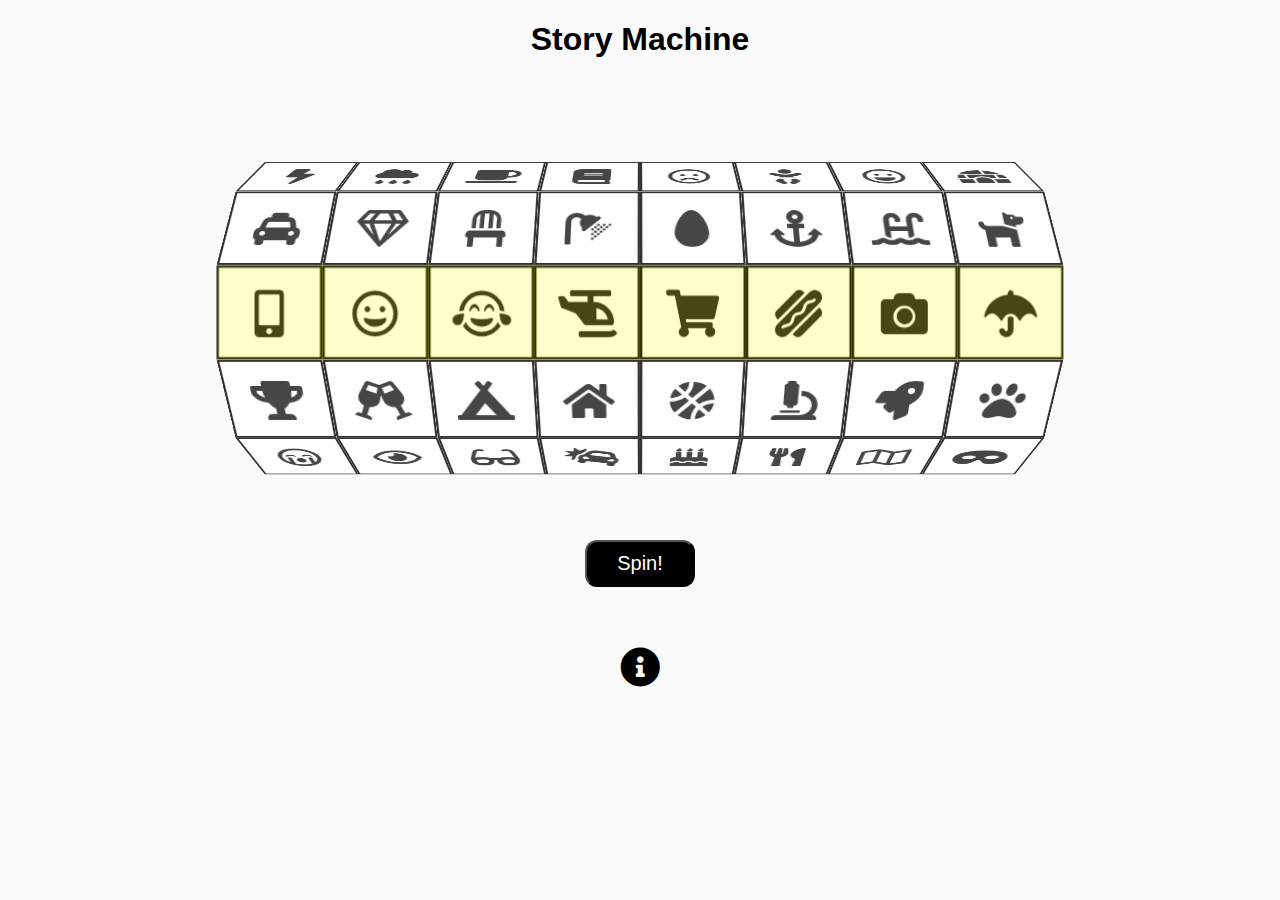
==== index-dev.html @ 4831ae16 "Create development without tracking" ====
<!doctype html>
<html>
    <head>
        <title>Story Machine</title>
        <link rel="stylesheet" href="static/css/style.css">
        <link rel="stylesheet" href="static/css/all.min.css">
    </head>
    <body>
        <div class="title">
            <h1>Story Machine</h1>
        </div>
        <div id="stage" class="perspective-on">
            <div id="rotate">
                <div class="highlight"></div>
                <div id="ring1" class="ring"></div>
                <div id="ring2" class="ring"></div>
                <div id="ring3" class="ring"></div>
                <div id="ring4" class="ring"></div>
                <div id="ring5" class="ring"></div>
                <div id="ring6" class="ring"></div>
                <div id="ring7" class="ring"></div>
                <div id="ring8" class="ring"></div>
            </div>
            <div>
                <button class="go">Spin!</button>
            </div>
        </div>
        <div class="info">
            <span><i class="fas fa-info-circle"></i></span>
            <div class="description hidden">
                <h2>How to play?</h2>
                <p>Story Machine is a game in which you draw a random set of icons. You can use them in a variety of ways.</p>
                <ul>
                    <li>Construct a story in which all of the icons "appear".</li>
                    <li>Try to find a common pattern between icons.</li>
                    <li>Answer a question "What situation or feeling do you associate with each drawn icon?"</li>
                </ul>
                <p>If you want to get a new set, refresh the page.</p>
                <p>Your only limit is your imagination! :)</p>
                <h2>Created by</h2>
                <p>Me :) My wife needed a tool for remote theraphy sessions. Big thanks to Adrian Sandu for open-sourcing the slot machine animation code on <a href="https://codepen.io/AdrianSandu/pen/MyBQYz">codepen</a>, and to <a href="fontawesome.com">FontAwesome</a> for free icons. The code of this website is available at <a href="https://github.com/Witoso/storymachine">Github</a>. Create an <a href="https://github.com/Witoso/storymachine/issues/new">issue</a> or email witek.soch[at]gmail.com to contact me.</p>
            </div>
        </div>
        <!-- GOAT -->
        <script src="static/js/script.js"></script>
    </body>
</html>
---- static/css/style.css ----
body {
    margin: 0;
    padding: 0;
    font-family: Verdana, Geneva, sans-serif;
    background-color: #fafafa;
}

span {
    font-size: 2.5rem;
    display: flex;
    justify-content: center;

}

h1,h2 {
    font-size: 2rem;
}

p {
    font-size: 1.2rem;
}

.title {
    display: flex;
    justify-content: center;
}

.description {
    margin: 0 300px;
}

.fa-info-circle {
    cursor: pointer;
}

.hidden {
    display: none;
}

#stage {
    margin: 0 auto;
    padding: 0 0 40px;
}

.perspective-on {
    -webkit-perspective: 1000px;
    -moz-perspective: 1000px;
    perspective: 1000px;    /* Setting the perspective of the contents of the stage but not the stage itself*/
}

#rotate {
    margin: 0 auto 0;
    width: 1000px;
    height: 220px;
    padding-top: 200px;
    display: flex;
    justify-content: center;
    /* Ensure that we're in 3D space */
    transform-style: preserve-3d;
}

.ring {
    height: 80px;
    width: 90px;
    float: left;
    transform-style: preserve-3d;
}

.slot {
    position: absolute;
    width: 90px;
    height: 80px;
    box-sizing: border-box;
    opacity: 0.80;
    color: rgba(0,0,0,0.9);
    background: #fff;
    border: solid 2px #000;
    -webkit-backface-visibility: hidden;
    -moz-backface-visibility: hidden;
    backface-visibility: hidden;
}

.slot p {
    font-size: 2.5rem;
    line-height: 80px;
    margin: 0;
    text-align: center;
}

.go {
    display: block;
    margin: 40px auto 20px;
    padding:10px 30px;
    font-size: 20px;
    cursor: pointer;
    background-color: black;
    color: white;
    border-radius: 12px;
}

.go:hover {
    background-color: white;
    color: black;
}

.info {
    display: flex;
    justify-content: center;
    flex-direction: column;
    margin-bottom: 20px;
    margin: 
}

label {
    cursor: pointer;
    display: inline-block;
    width: 45%;
    text-align: center;
}

.highlight {
    position: absolute;
    width: 845px;
    height: 95px;
    background: yellow;
    top: 44%;
}

/*=====*/
.spin-0     { transform: rotateX(-3719deg); }
.spin-1     { transform: rotateX(-3749deg); }
.spin-2     { transform: rotateX(-3779deg); }
.spin-3     { transform: rotateX(-3809deg); }
.spin-4     { transform: rotateX(-3839deg); }
.spin-5     { transform: rotateX(-3869deg); }
.spin-6     { transform: rotateX(-3899deg); }
.spin-7     { transform: rotateX(-3929deg); }
.spin-8     { transform: rotateX(-3959deg); }
.spin-9     { transform: rotateX(-3989deg); }
.spin-10    { transform: rotateX(-4019deg); }
.spin-11    { transform: rotateX(-4049deg); }
/*=====*/
@keyframes back-spin {
    /*0%    { transform: rotateX(0deg); }*/
    100%  { transform: rotateX(30deg); }
}
@keyframes tiltin {
    0%    { transform: rotateY(0deg);}
    50%   { transform: rotateY(0deg);}
    100%  { transform: rotateY(45deg);}
}
@keyframes tiltout {
    0%    { transform: rotateY(45deg);}
    100%  { transform: rotateY(0deg);}
}

@keyframes spin-0 {
    0%    { transform: rotateX(30deg); }
    100%  { transform: rotateX(-3719deg); }
}
@keyframes spin-1 {
    0%    { transform: rotateX(30deg); }
    100%  { transform: rotateX(-3749deg); }
}
@keyframes spin-2 {
    0%    { transform: rotateX(30deg); }
    100%  { transform: rotateX(-3779deg); }
}
@keyframes spin-3 {
    0%    { transform: rotateX(30deg); }
    100%  { transform: rotateX(-3809deg); }
}
@keyframes spin-4 {
    0%    { transform: rotateX(30deg); }
    100%  { transform: rotateX(-3839deg); }
}
@keyframes spin-5 {
    0%    { transform: rotateX(30deg); }
    100%  { transform: rotateX(-3869deg); }
}
@keyframes spin-6 {
    0%    { transform: rotateX(30deg); }
    100%  { transform: rotateX(-3899deg); }
}
@keyframes spin-7 {
    0%    { transform: rotateX(30deg); }
    100%  { transform: rotateX(-3929deg); }
}
@keyframes spin-8 {
    0%    { transform: rotateX(30deg); }
    100%  { transform: rotateX(-3959deg); }
}
@keyframes spin-9 {
    0%    { transform: rotateX(30deg); }
    100%  { transform: rotateX(-3989deg); }
}
@keyframes spin-10 {
    0%    { transform: rotateX(30deg); }
    100%  { transform: rotateX(-4019deg); }
}
@keyframes spin-11 {
    0%    { transform: rotateX(30deg); }
    100%  { transform: rotateX(-4049deg); }
}
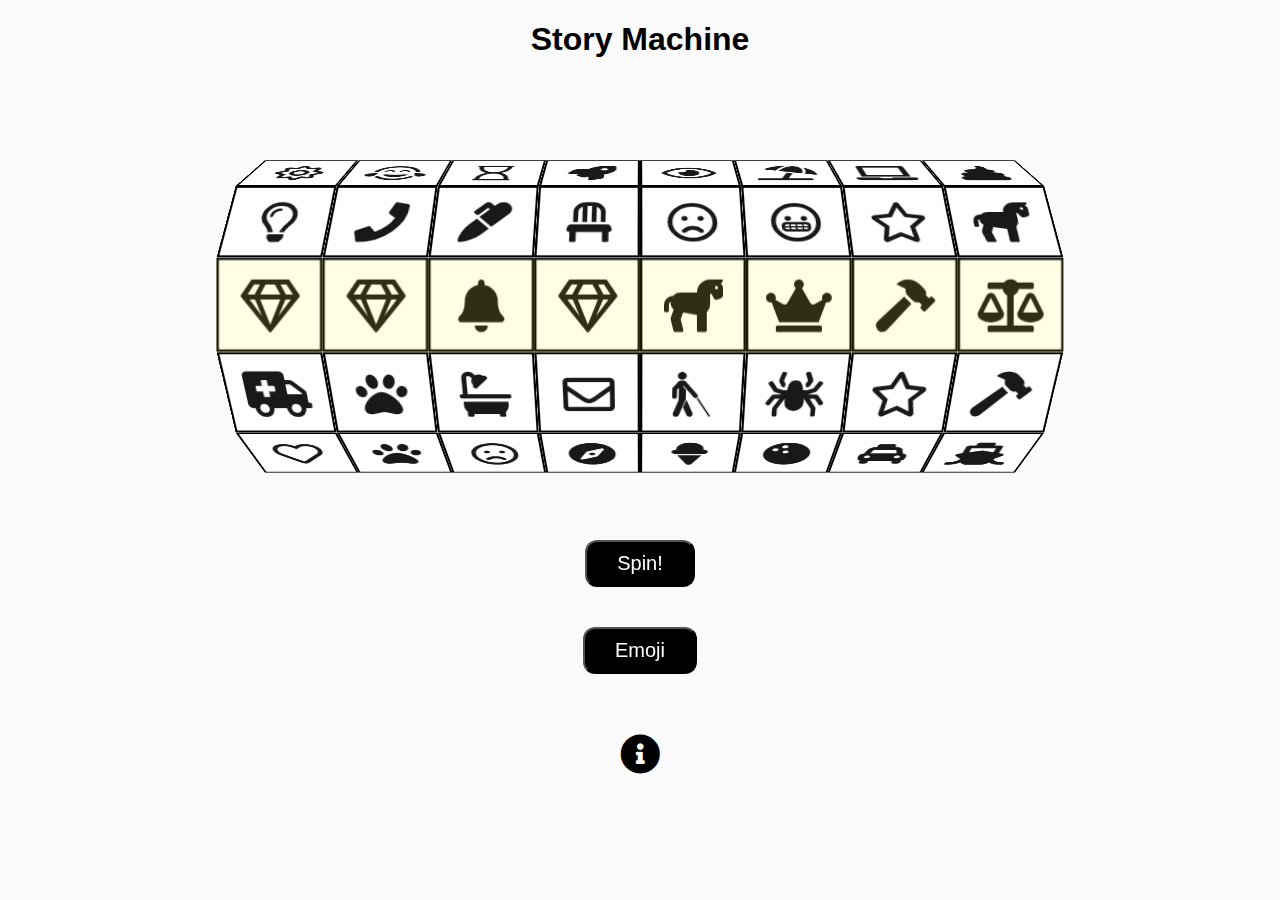
==== commit 1b0d8867: "Add emoji mode!" ====
--- a/index-dev.html
+++ b/index-dev.html
@@ -2,16 +2,16 @@
 <html>
     <head>
         <title>Story Machine</title>
+        <meta charset="UTF-8">
         <link rel="stylesheet" href="static/css/style.css">
         <link rel="stylesheet" href="static/css/all.min.css">
     </head>
     <body>
         <div class="title">
-            <h1>Story Machine</h1>
+           <h1>Story Machine</h1>
         </div>
         <div id="stage" class="perspective-on">
             <div id="rotate">
-                <div class="highlight"></div>
                 <div id="ring1" class="ring"></div>
                 <div id="ring2" class="ring"></div>
                 <div id="ring3" class="ring"></div>
@@ -20,9 +20,13 @@
                 <div id="ring6" class="ring"></div>
                 <div id="ring7" class="ring"></div>
                 <div id="ring8" class="ring"></div>
+                <div class="highlight"></div>
             </div>
             <div>
                 <button class="go">Spin!</button>
+            </div>
+            <div>
+                <button class="toggle">Emoji</button>
             </div>
         </div>
         <div class="info">
--- a/static/css/style.css
+++ b/static/css/style.css
@@ -3,6 +3,8 @@
     padding: 0;
     font-family: Verdana, Geneva, sans-serif;
     background-color: #fafafa;
+     -moz-osx-font-smoothing: grayscale;
+    -webkit-font-smoothing: antialiased;
 }
 
 span {
@@ -18,6 +20,10 @@
 
 p {
     font-size: 1.2rem;
+}
+
+i {
+    font-style: normal;
 }
 
 .title {
@@ -71,7 +77,6 @@
     width: 90px;
     height: 80px;
     box-sizing: border-box;
-    opacity: 0.80;
     color: rgba(0,0,0,0.9);
     background: #fff;
     border: solid 2px #000;
@@ -81,13 +86,13 @@
 }
 
 .slot p {
-    font-size: 2.5rem;
+    font-size: 2.8rem;
     line-height: 80px;
     margin: 0;
     text-align: center;
 }
 
-.go {
+button {
     display: block;
     margin: 40px auto 20px;
     padding:10px 30px;
@@ -98,7 +103,7 @@
     border-radius: 12px;
 }
 
-.go:hover {
+button:hover {
     background-color: white;
     color: black;
 }
@@ -120,10 +125,12 @@
 
 .highlight {
     position: absolute;
-    width: 845px;
-    height: 95px;
+    width: 720px;
+    height: 80px;
     background: yellow;
-    top: 44%;
+    top: 48%;
+    transform: translateZ(151px);
+    opacity: 0.1;
 }
 
 /*=====*/
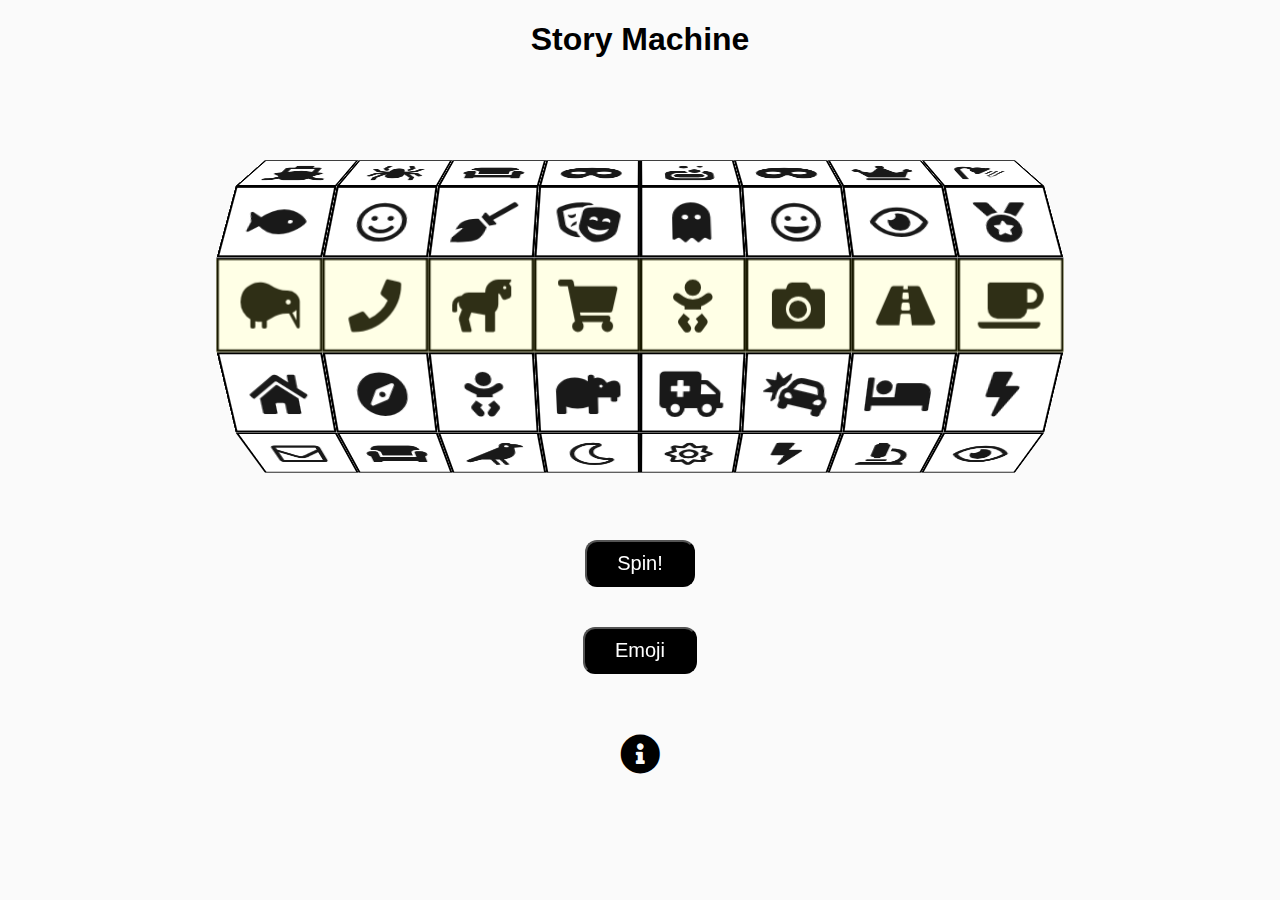
==== commit 4bff11be: "Delete repo link" ====
--- a/index-dev.html
+++ b/index-dev.html
@@ -42,7 +42,7 @@
                 <p>If you want to get a new set, refresh the page.</p>
                 <p>Your only limit is your imagination! :)</p>
                 <h2>Created by</h2>
-                <p>Me :) My wife needed a tool for remote theraphy sessions. Big thanks to Adrian Sandu for open-sourcing the slot machine animation code on <a href="https://codepen.io/AdrianSandu/pen/MyBQYz">codepen</a>, and to <a href="fontawesome.com">FontAwesome</a> for free icons. The code of this website is available at <a href="https://github.com/Witoso/storymachine">Github</a>. Create an <a href="https://github.com/Witoso/storymachine/issues/new">issue</a> or email witek.soch[at]gmail.com to contact me.</p>
+                <p>Me :) My wife needed a tool for remote theraphy sessions. Big thanks to Adrian Sandu for open-sourcing the slot machine animation code on <a href="https://codepen.io/AdrianSandu/pen/MyBQYz">codepen</a>, and to <a href="fontawesome.com">FontAwesome</a> for free icons. Email witek.soch[at]gmail.com to contact me.</p>
             </div>
         </div>
         <!-- GOAT -->
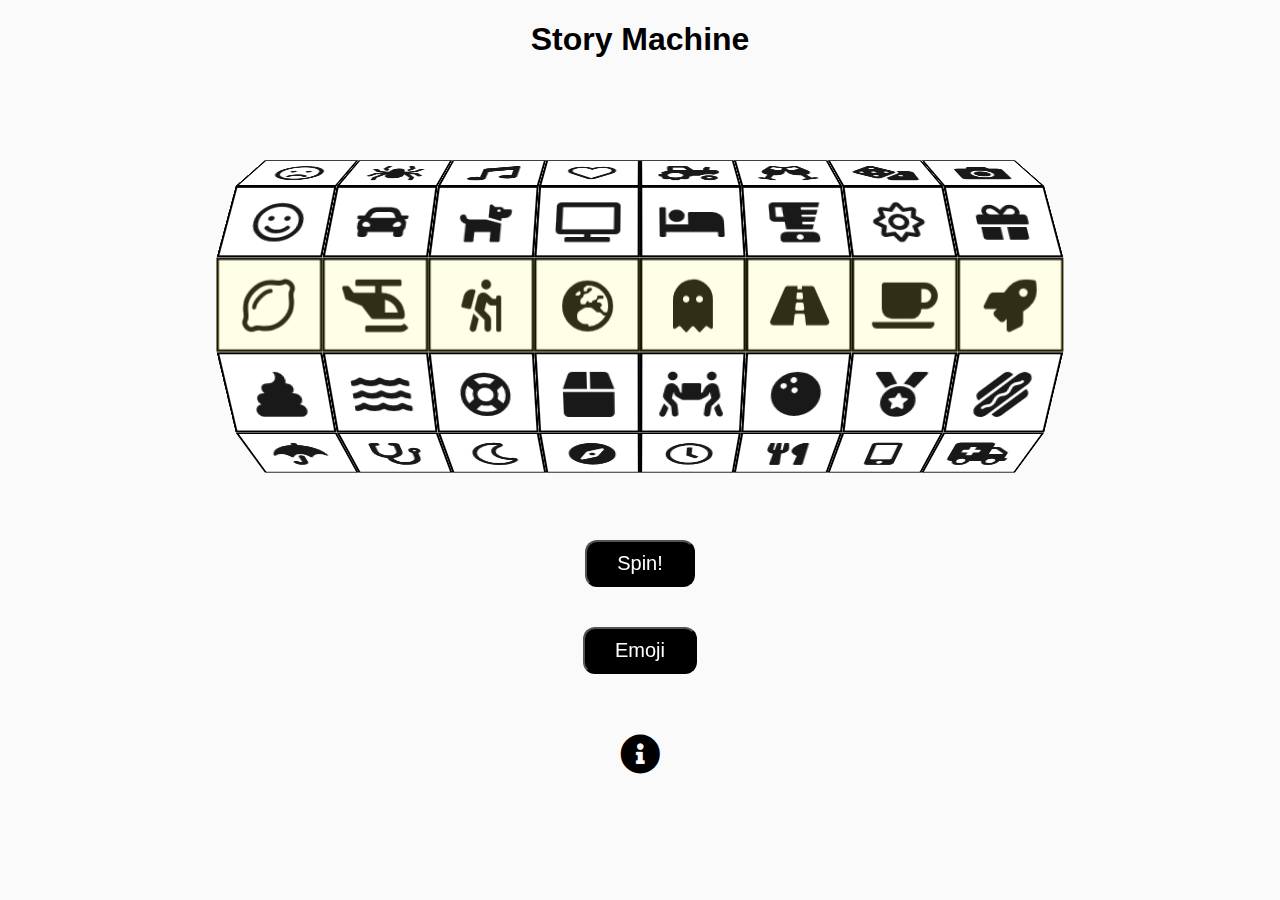
==== commit 96e10093: "change" ====
--- a/index-dev.html
+++ b/index-dev.html
@@ -33,7 +33,7 @@
             <span><i class="fas fa-info-circle"></i></span>
             <div class="description hidden">
                 <h2>How to play?</h2>
-                <p>Story Machine is a game in which you draw a random set of icons. You can use them in a variety of ways.</p>
+                <p>Story Machine is a game in which you draw a random set of icons. You can use them in a variety of ways. You can treat it as a digital version of popular game: story cubes.</p>
                 <ul>
                     <li>Construct a story in which all of the icons "appear".</li>
                     <li>Try to find a common pattern between icons.</li>
